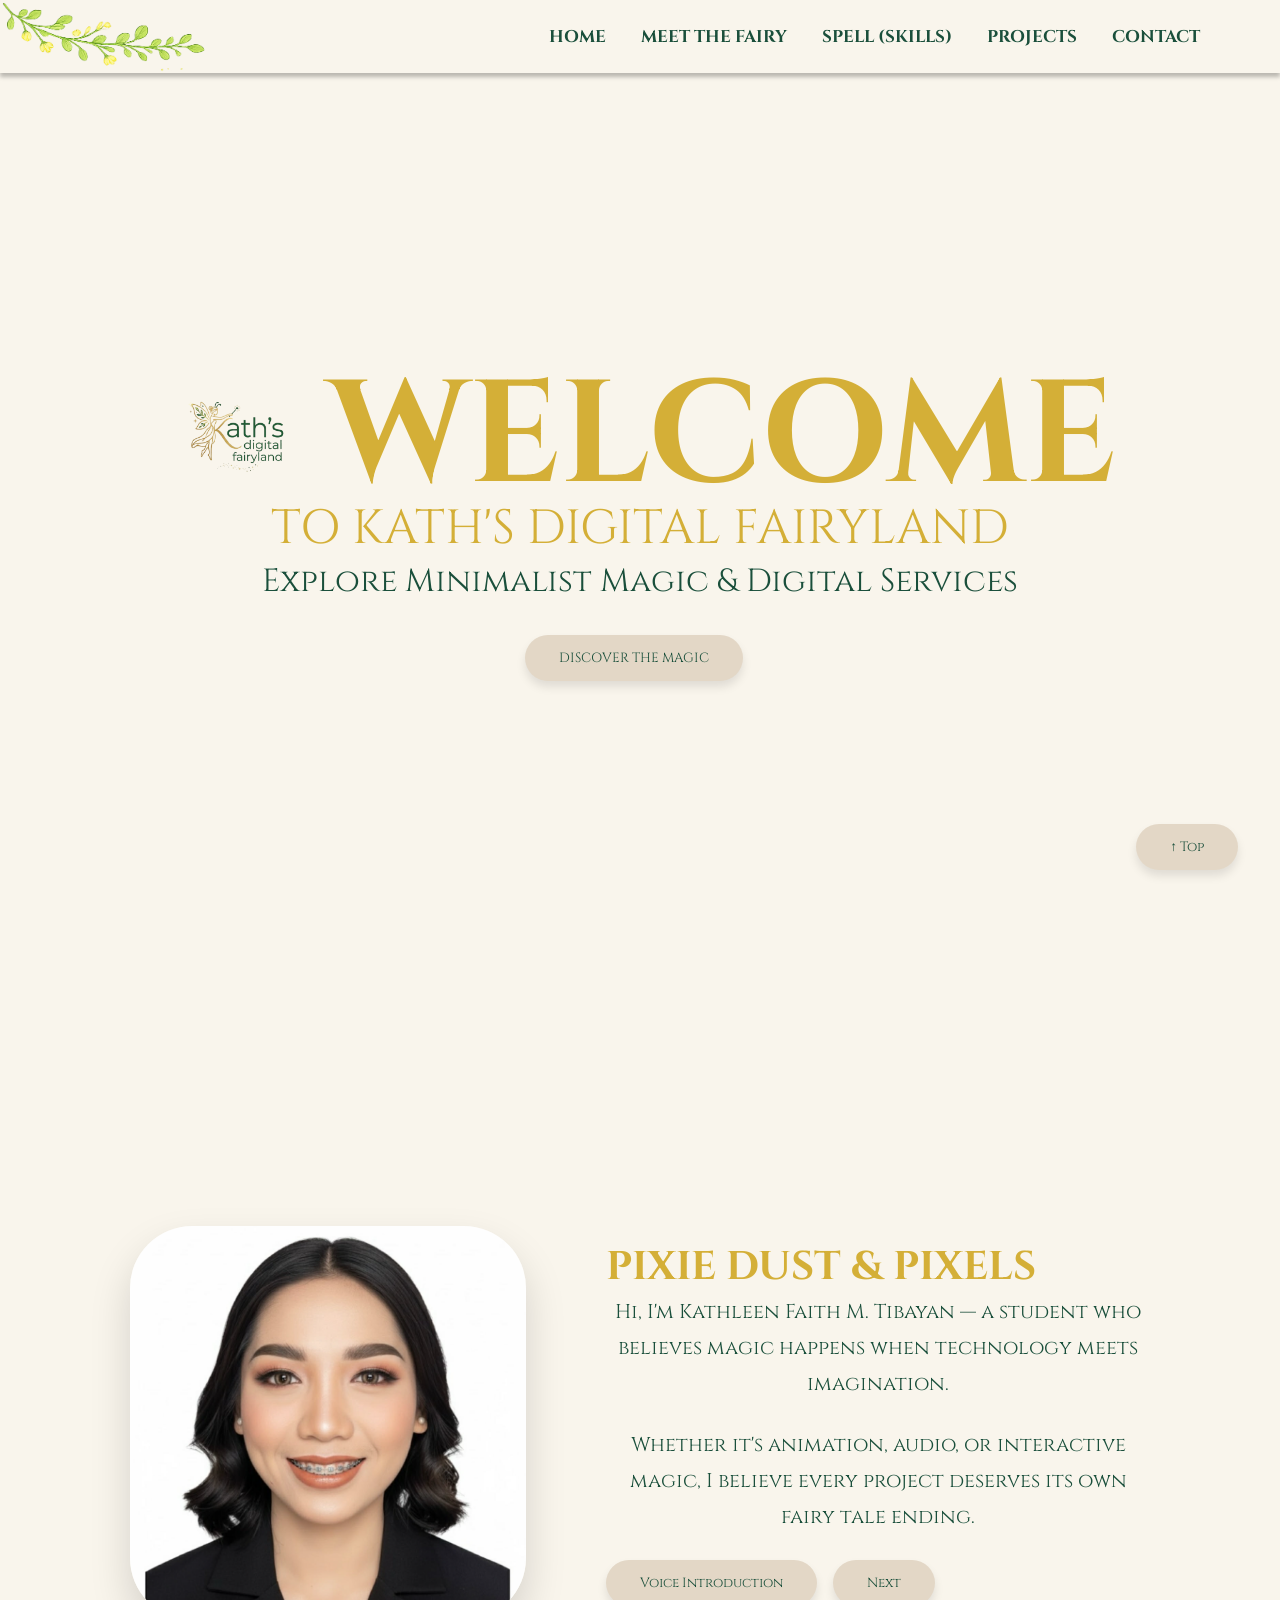
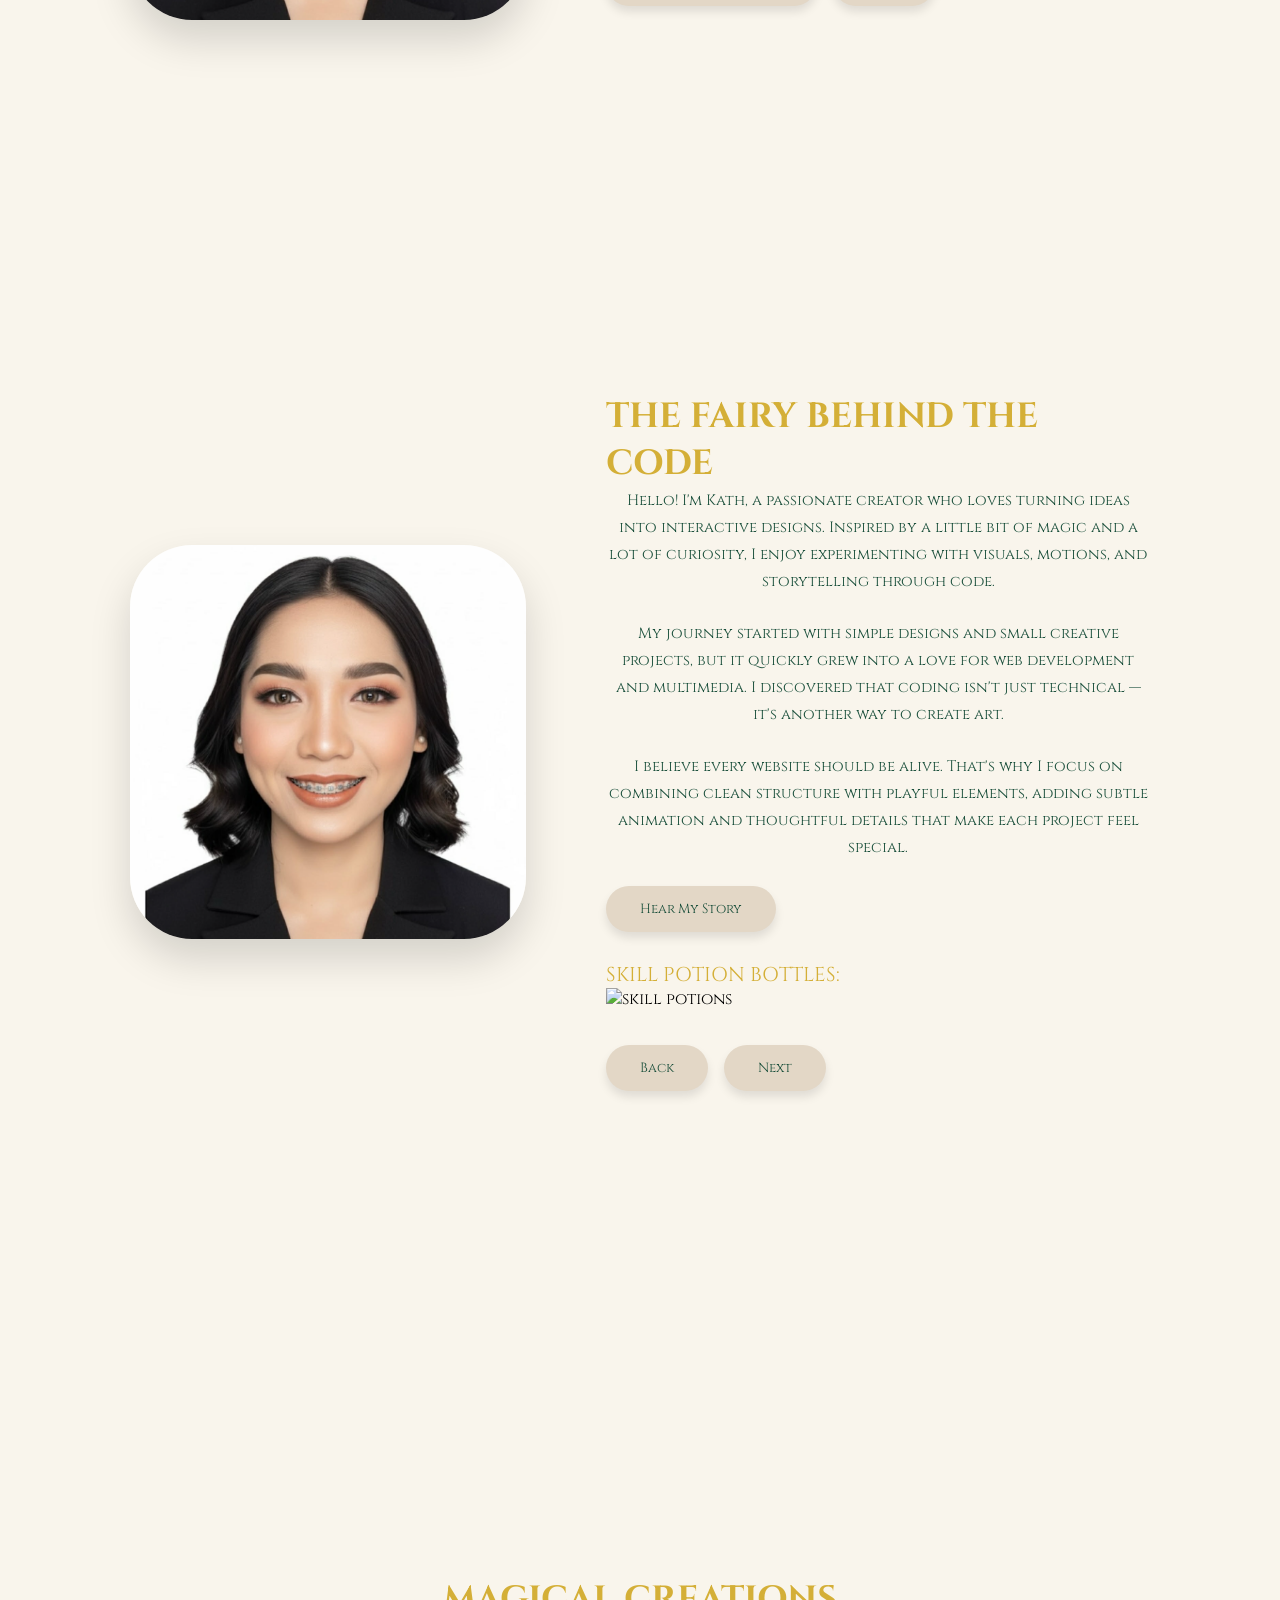
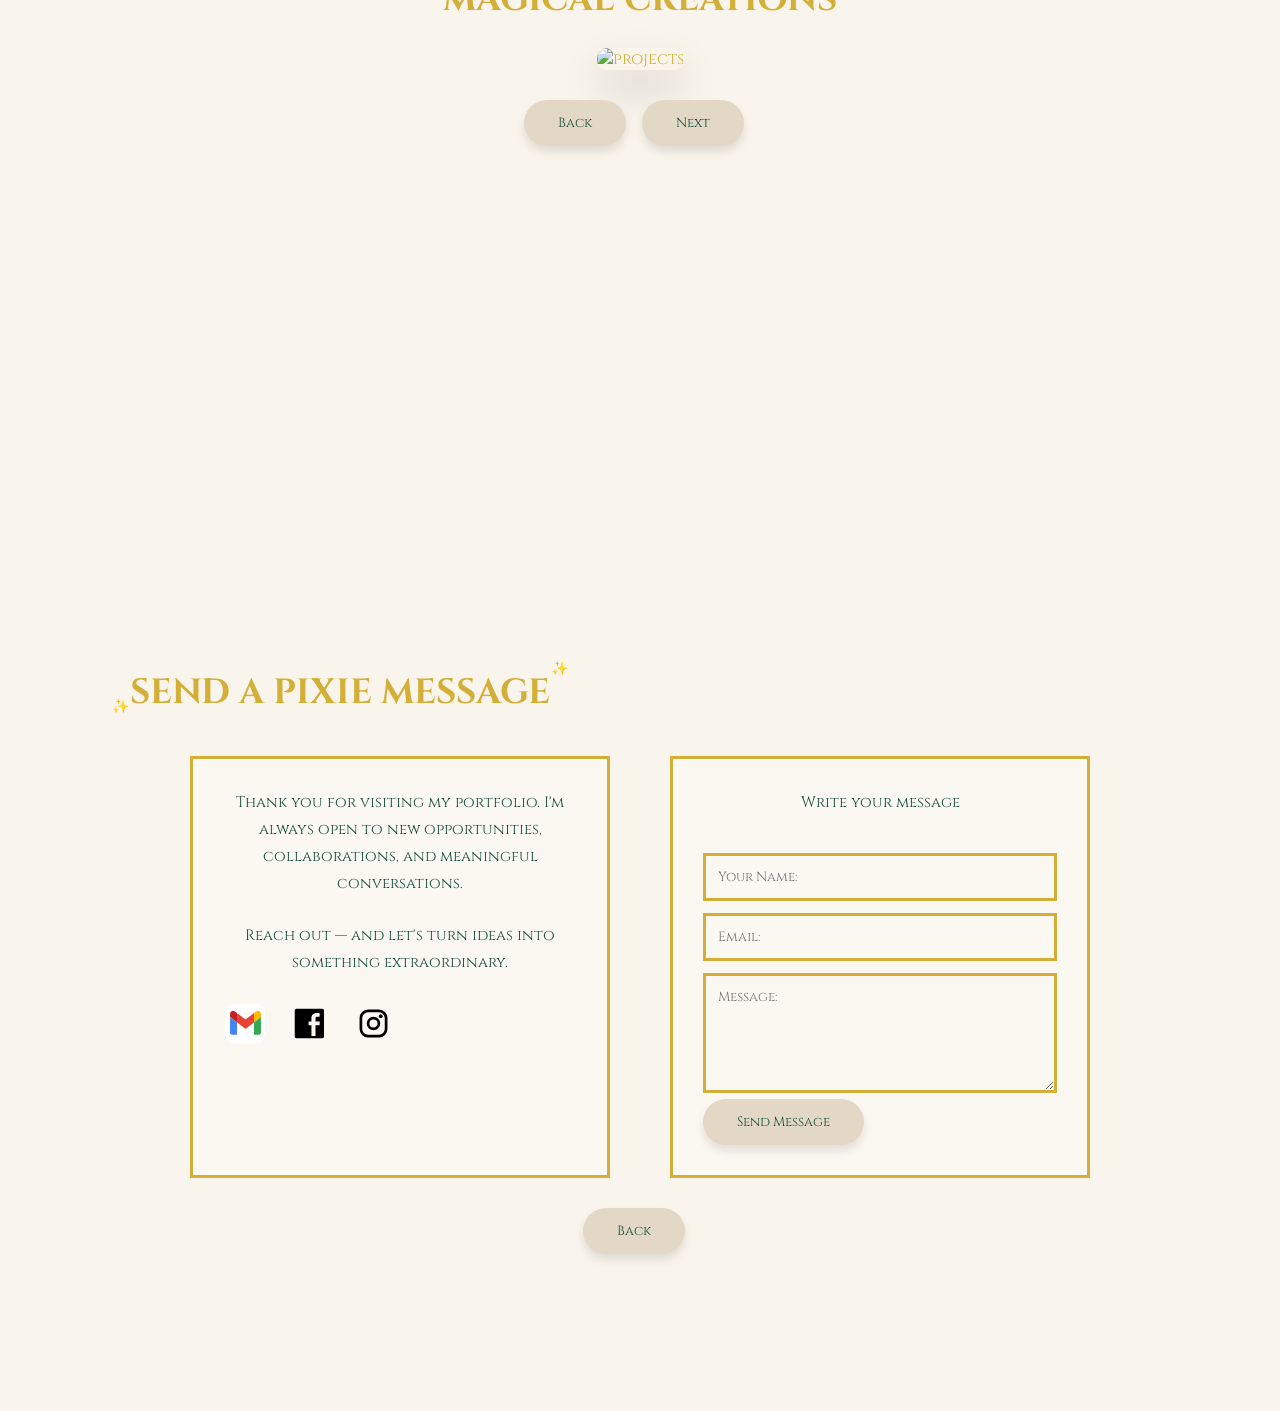
==== portfolio/index.html @ 1213ffd7 "Add files via upload" ====
<!doctype html>
<html lang="en">
  <head>
    <meta charset="UTF-8" />
    <meta name="viewport" content="width=device-width, initial-scale=1.0" />
    <title>Kath's Digital Fairyland</title>
    <link
      href="https://fonts.googleapis.com/css2?family=Cinzel:wght@400;600&display=swap"
      rel="stylesheet"
    />
    <link rel="stylesheet" href="index.css" />
  </head>
  <body>
    <nav>
      <a href="#home">HOME</a>
      <a href="#about">MEET THE FAIRY</a>
      <a href="#skills">SPELL (SKILLS)</a>
      <a href="#projects">PROJECTS</a>
      <a href="#contact">CONTACT</a>
      <img src="./assets/image/leaves.png" class="leaves" />
    </nav>

    <section id="home">
      <div class="container">
        <div class="two-col">
          <div class="hero-text">
            <h1>
              <img
                src="./assets/image/logoremovedbg.png"
                alt="logo"
                class="hero-logo"
              />
              WELCOME
            </h1>
            <h2>TO KATH'S DIGITAL FAIRYLAND</h2>
            <p>Explore Minimalist Magic & Digital Services</p>
            <button
              class="btn"
              onclick="document.getElementById('about').scrollIntoView()"
            >
              DISCOVER THE MAGIC
            </button>
          </div>
        </div>
      </div>
    </section>

    <section id="about">
      <div class="container">
        <div class="two-col">
          <img
            src="./assets/image/formalpic.png"
            alt="formalpic"
            class="photo"
          />
          <div>
            <h1>PIXIE DUST & PIXELS</h1>
            <p>
              Hi, I'm Kathleen Faith M. Tibayan — a student who believes magic
              happens when technology meets imagination.
            </p>
            <p>
              Whether it's animation, audio, or interactive magic, I believe
              every project deserves its own fairy tale ending.
            </p>
            <audio id="introAudio">
              <source src="intro.mp3" type="audio/mpeg" />
            </audio>
            <button
              class="btn"
              onclick="document.getElementById('introAudio').play()"
            >
              Voice Introduction
            </button>
            <button
              class="btn"
              onclick="document.getElementById('skills').scrollIntoView()"
            >
              Next
            </button>
          </div>
        </div>
      </div>
    </section>

    <section id="skills">
      <div class="container">
        <div class="two-col">
          <img
            src="./assets/image/formalpic.png"
            alt="formalpic"
            class="photo"
          />
          <div>
            <h1>THE FAIRY BEHIND THE CODE</h1>
            <p>
              Hello! I'm Kath, a passionate creator who loves turning ideas into
              interactive designs. Inspired by a little bit of magic and a lot
              of curiosity, I enjoy experimenting with visuals, motions, and
              storytelling through code.
            </p>
            <p>
              My journey started with simple designs and small creative
              projects, but it quickly grew into a love for web development and
              multimedia. I discovered that coding isn't just technical — it's
              another way to create art.
            </p>
            <p>
              I believe every website should be alive. That's why I focus on
              combining clean structure with playful elements, adding subtle
              animation and thoughtful details that make each project feel
              special.
            </p>
            <button class="btn">Hear My Story</button>
            <div class="potions">
              <h2>SKILL POTION BOTTLES:</h2>
              <img src="potion bottles final.png" alt="skill potions" />
            </div>
            <button
              class="btn"
              onclick="document.getElementById('about').scrollIntoView()"
            >
              Back
            </button>
            <button
              class="btn"
              onclick="document.getElementById('projects').scrollIntoView()"
            >
              Next
            </button>
          </div>
        </div>
      </div>
    </section>

    <section id="projects">
      <div class="container">
        <div class="projects">
          <h1>MAGICAL CREATIONS</h1>
          <img src="potion bottles final.png" alt="projects" />
          <div style="margin-top: 30px">
            <button
              class="btn"
              onclick="document.getElementById('skills').scrollIntoView()"
            >
              Back
            </button>
            <button
              class="btn"
              onclick="document.getElementById('contact').scrollIntoView()"
            >
              Next
            </button>
          </div>
        </div>
      </div>
    </section>

    <section id="contact">
      <div class="container">
        <div style="width: 100%">
          <h1 class="contact-title">
            <span class="sparkle left">✨</span>
            SEND A PIXIE MESSAGE
            <span class="sparkle right">✨</span>
          </h1>
          <div class="contact-wrap">
            <div class="box">
              <p>
                Thank you for visiting my portfolio. I'm always open to new
                opportunities, collaborations, and meaningful conversations.
              </p>
              <p>
                Reach out — and let's turn ideas into something extraordinary.
              </p>
              <div class="icons">
                <a href="mailto:tibayankathleen15@gmail.com"
                  ><?xml version="1.0" encoding="utf-8"?><!-- Uploaded to: SVG Repo, www.svgrepo.com, Generator: SVG Repo Mixer Tools -->
                  <svg
                    width="45px"
                    height="45px"
                    viewBox="0 0 32 32"
                    fill="none"
                    xmlns="http://www.w3.org/2000/svg"
                  >
                    <path
                      d="M2 11.9556C2 8.47078 2 6.7284 2.67818 5.39739C3.27473 4.22661 4.22661 3.27473 5.39739 2.67818C6.7284 2 8.47078 2 11.9556 2H20.0444C23.5292 2 25.2716 2 26.6026 2.67818C27.7734 3.27473 28.7253 4.22661 29.3218 5.39739C30 6.7284 30 8.47078 30 11.9556V20.0444C30 23.5292 30 25.2716 29.3218 26.6026C28.7253 27.7734 27.7734 28.7253 26.6026 29.3218C25.2716 30 23.5292 30 20.0444 30H11.9556C8.47078 30 6.7284 30 5.39739 29.3218C4.22661 28.7253 3.27473 27.7734 2.67818 26.6026C2 25.2716 2 23.5292 2 20.0444V11.9556Z"
                      fill="white"
                    />
                    <path
                      d="M22.0515 8.52295L16.0644 13.1954L9.94043 8.52295V8.52421L9.94783 8.53053V15.0732L15.9954 19.8466L22.0515 15.2575V8.52295Z"
                      fill="#EA4335"
                    />
                    <path
                      d="M23.6231 7.38639L22.0508 8.52292V15.2575L26.9983 11.459V9.17074C26.9983 9.17074 26.3978 5.90258 23.6231 7.38639Z"
                      fill="#FBBC05"
                    />
                    <path
                      d="M22.0508 15.2575V23.9924H25.8428C25.8428 23.9924 26.9219 23.8813 26.9995 22.6513V11.459L22.0508 15.2575Z"
                      fill="#34A853"
                    />
                    <path
                      d="M9.94811 24.0001V15.0732L9.94043 15.0669L9.94811 24.0001Z"
                      fill="#C5221F"
                    />
                    <path
                      d="M9.94014 8.52404L8.37646 7.39382C5.60179 5.91001 5 9.17692 5 9.17692V11.4651L9.94014 15.0667V8.52404Z"
                      fill="#C5221F"
                    />
                    <path
                      d="M9.94043 8.52441V15.0671L9.94811 15.0734V8.53073L9.94043 8.52441Z"
                      fill="#C5221F"
                    />
                    <path
                      d="M5 11.4668V22.6591C5.07646 23.8904 6.15673 24.0003 6.15673 24.0003H9.94877L9.94014 15.0671L5 11.4668Z"
                      fill="#4285F4"
                    /></svg
                ></a>
                <a href="https://www.facebook.com/kathleenfaith.tibayan/"
                  ><?xml version="1.0" encoding="utf-8"?>
                  <!-- Uploaded to: SVG Repo, www.svgrepo.com, Generator: SVG Repo Mixer Tools -->
                  <svg
                    fill="#000000"
                    width="45px"
                    height="45px"
                    viewBox="-5.5 0 32 32"
                    version="1.1"
                    xmlns="http://www.w3.org/2000/svg"
                  >
                    <title>facebook</title>
                    <path
                      d="M1.188 5.594h18.438c0.625 0 1.188 0.563 1.188 1.188v18.438c0 0.625-0.563 1.188-1.188 1.188h-18.438c-0.625 0-1.188-0.563-1.188-1.188v-18.438c0-0.625 0.563-1.188 1.188-1.188zM14.781 17.281h2.875l0.125-2.75h-3v-2.031c0-0.781 0.156-1.219 1.156-1.219h1.75l0.063-2.563s-0.781-0.125-1.906-0.125c-2.75 0-3.969 1.719-3.969 3.563v2.375h-2.031v2.75h2.031v7.625h2.906v-7.625z"
                    ></path></svg
                ></a>
                <a href="https://www.instagram.com/kathleenieee"
                  ><?xml version="1.0" encoding="utf-8"?><!-- Uploaded to: SVG Repo, www.svgrepo.com, Generator: SVG Repo Mixer Tools -->
                  <svg
                    width="45px"
                    height="45px"
                    viewBox="0 -0.5 25 25"
                    fill="none"
                    xmlns="http://www.w3.org/2000/svg"
                  >
                    <path
                      fill-rule="evenodd"
                      clip-rule="evenodd"
                      d="M15.5 5H9.5C7.29086 5 5.5 6.79086 5.5 9V15C5.5 17.2091 7.29086 19 9.5 19H15.5C17.7091 19 19.5 17.2091 19.5 15V9C19.5 6.79086 17.7091 5 15.5 5Z"
                      stroke="#000000"
                      stroke-width="1.5"
                      stroke-linecap="round"
                      stroke-linejoin="round"
                    />
                    <path
                      fill-rule="evenodd"
                      clip-rule="evenodd"
                      d="M12.5 15C10.8431 15 9.5 13.6569 9.5 12C9.5 10.3431 10.8431 9 12.5 9C14.1569 9 15.5 10.3431 15.5 12C15.5 12.7956 15.1839 13.5587 14.6213 14.1213C14.0587 14.6839 13.2956 15 12.5 15Z"
                      stroke="#000000"
                      stroke-width="1.5"
                      stroke-linecap="round"
                      stroke-linejoin="round"
                    />
                    <rect
                      x="15.5"
                      y="9"
                      width="2"
                      height="2"
                      rx="1"
                      transform="rotate(-90 15.5 9)"
                      fill="#000000"
                    />
                    <rect
                      x="16"
                      y="8.5"
                      width="1"
                      height="1"
                      rx="0.5"
                      transform="rotate(-90 16 8.5)"
                      stroke="#000000"
                      stroke-linecap="round"
                    /></svg
                ></a>
              </div>
            </div>
            <div class="box">
              <p style="color: #1a4f3b">Write your message</p>
              <input placeholder="Your Name:" />
              <input placeholder="Email:" />
              <textarea placeholder="Message:" rows="5"></textarea>
              <button class="btn">Send Message</button>
            </div>
          </div>
          <div style="margin-top: 30px; text-align: center">
            <button
              class="btn"
              onclick="document.getElementById('projects').scrollIntoView()"
            >
              Back
            </button>
          </div>
        </div>
      </div>
      <button
        class="btn top-btn"
        onclick="window.scrollTo({ top: 0, behavior: 'smooth' })"
      >
        ↑ Top
      </button>
    </section>
  </body>
</html>
---- portfolio/index.css ----
* {
  margin: 0;
  padding: 0;
  box-sizing: border-box;
  font-family: "Cinzel", serif;
}

html {
  scroll-behavior: smooth;
}

body {
  background: #f9f5ec;
  overflow-x: hidden;
}

/* NAV */
nav {
  position: sticky;
  top: 0;
  background: #f9f5ec;
  padding: 25px 80px;
  display: flex;
  justify-content: flex-end;
  align-items: center;
  z-index: 1000;
  box-shadow: 0px 4px 4px rgba(0, 0, 0, 0.25);
}

.leaves {
  position: absolute;
  left: 0;
  top: 0;
  width: 210px;
  pointer-events: none;
}

nav a {
  margin-left: 35px;
  text-decoration: none;
  color: #1a4f3b;
  font-size: 17px;
  font-weight: bold;
  position: relative;
  letter-spacing: 0px;
}

nav a:hover {
  color: #d4af37;
}

/* PIXIE DUST */
nav a:hover::after {
  content: "✨ ✦ ✧ ✨";
  color: #d4af37;
  position: absolute;
  bottom: -18px;
  left: 0;
  font-size: 10px;
  animation: pixie 0.6s ease;
}

@keyframes pixie {
  0% {
    opacity: 0;
    transform: translateY(-6px);
  }
  100% {
    opacity: 1;
    transform: translateY(0);
  }
}

.hero-logo {
  height: 1em;
  transform: translateY(-5px);
}

.hero-text h1 {
  font-size: 145px;
  color: #d4af37;
  margin-bottom: 0px;
  letter-spacing: 0px;
  line-height: 0.8;
  text-align: center;
  justify-content: center;
}

/* ===== GLOBAL DEFAULT (safe base) ===== */
h1 {
  font-size: 60px;
}

h2 {
  color: #d4af37;
  font-size: 30px;
  margin-bottom: 5px;
  font-weight: lighter;
  line-height: 0.8;
  text-align: left;
}

p {
  color: #1a4f3b;
  font-size: 18px;
  line-height: 1.8;
  font-weight: lighter;
  text-align: center;
  margin-bottom: 25px;
}

/* ===== HOME SECTION ===== */
#home h1 {
  font-size: 145px;
  display: flex;
  align-items: center;
  justify-content: center;
  gap: 20px;
  line-height: 1;
}

#home h2 {
  font-size: 48px;
  text-align: center;
}

#home p {
  font-size: 32px;
  text-align: center;
}

/* ===== ABOUT SECTION ===== */
#about h1 {
  font-size: 40px;
  color: #d4af37;
}

#about p {
  font-size: 20px;
}

/* ===== SKILLS SECTION ===== */
#skills h1 {
  font-size: 35px;
  color: #d4af37;
}

#skills p {
  font-size: 15px;
}

#skills h2 {
  font-size: 20px;
}

/* ===== PROJECTS SECTION ===== */
#projects h1 {
  font-size: 35px;
  text-align: center;
}

/* ===== CONTACT SECTION ===== */
#contact h1 {
  font-size: 35px;
}

#contact p {
  font-size: 15px;
}
.contact-title {
  position: relative;
  display: inline-block;
}

.sparkle {
  position: absolute;
  font:
    14px Cinzel,
    serif;
  color: #d4af37;
  pointer-events: none;
}

.sparkle.left {
  bottom: 0;
  left: -18px;
}

.sparkle.right {
  top: -10px;
  right: -18px;
}

section {
  min-height: 100vh;
  padding: 120px 0;
  display: flex;
  justify-content: center;
  align-items: center;
  position: relative;
}

.container {
  width: 100%;
  max-width: 1200px;
  margin: auto;
  padding: 0 90px;
  box-sizing: border-box;
}

.blur {
  position: absolute;
  top: 59px;
  left: -15px;
  width: 600px;
  height: 600px;
  background:
    radial-gradient(circle at 30% 40%, #1a531a 0%, transparent 60%),
    radial-gradient(circle at 50% 50%, #448a66 0%, transparent 65%),
    radial-gradient(circle at 70% 60%, #8fbc8f 0%, transparent 70%);
  filter: blur(100px);
  opacity: 0.9;
}

.texture {
  position: absolute;
  right: -150px;
  bottom: -120px;
  width: 500px;
  height: 500px;
  background: conic-gradient(
    from 70deg,
    #638c63 0deg 200deg,
    transparent 200deg
  );
  filter: blur(60px);
}

.two-col {
  display: flex;
  justify-content: space-between;
  align-items: center;
  width: 100%;
  max-width: 1200px;
  gap: 80px;
}

#home .two-col {
  justify-content: center;
}

#home .hero-text {
  text-align: center;
  width: 100%;
}

.photo {
  width: 396px;
  border-radius: 62px;
  box-shadow: 0 20px 40px rgba(0, 0, 0, 0.15);
}

.btn {
  padding: 14px 34px;
  border: none;
  border-radius: 30px;
  background: #e3d7c6;
  color: #1a4f3b;
  cursor: pointer;
  margin-right: 12px;
  transition: 0.2s;
  box-shadow: 0 6px 10px rgba(0, 0, 0, 0.1);
}

.btn:hover {
  background: #d4af37;
  color: #1a4f3b;
}

.btn:active {
  transform: scale(0.9);
}

/* POTIONS */
.potions {
  margin: 35px 0;
}

.potions img {
  width: 560px;
  transition: 0.3s;
}

.potions img:hover {
  transform: scale(1.08);
}

/* PROJECTS */
.projects {
  text-align: center;
  color: #d4af37;
}

.projects img {
  width: 560px;
  margin-top: 25px;
  box-shadow: 0 20px 40px rgba(0, 0, 0, 0.15);
  border-radius: 10px;
}

/* CONTACT */
.contact-title {
  text-align: center;
  margin-bottom: 40px;
  color: #d4af37;
}

.contact-wrap {
  display: flex;
  justify-content: center;
  gap: 60px;
}

.box {
  width: 420px;
  border: 3px solid #d4af37;
  padding: 30px;
  background: rgba(255, 255, 255, 0.3);
  backdrop-filter: blur(5px);
}

input,
textarea {
  width: 100%;
  border: 3px solid #d4af37;
  padding: 12px;
  margin-top: 12px;
  background: transparent;
}

.icons {
  margin-top: 20px;
}

.icons a {
  margin-right: 15px;
  font-size: 24px;
  text-decoration: none;
}

.top-btn {
  position: fixed;
  bottom: 30px;
  right: 30px;
}
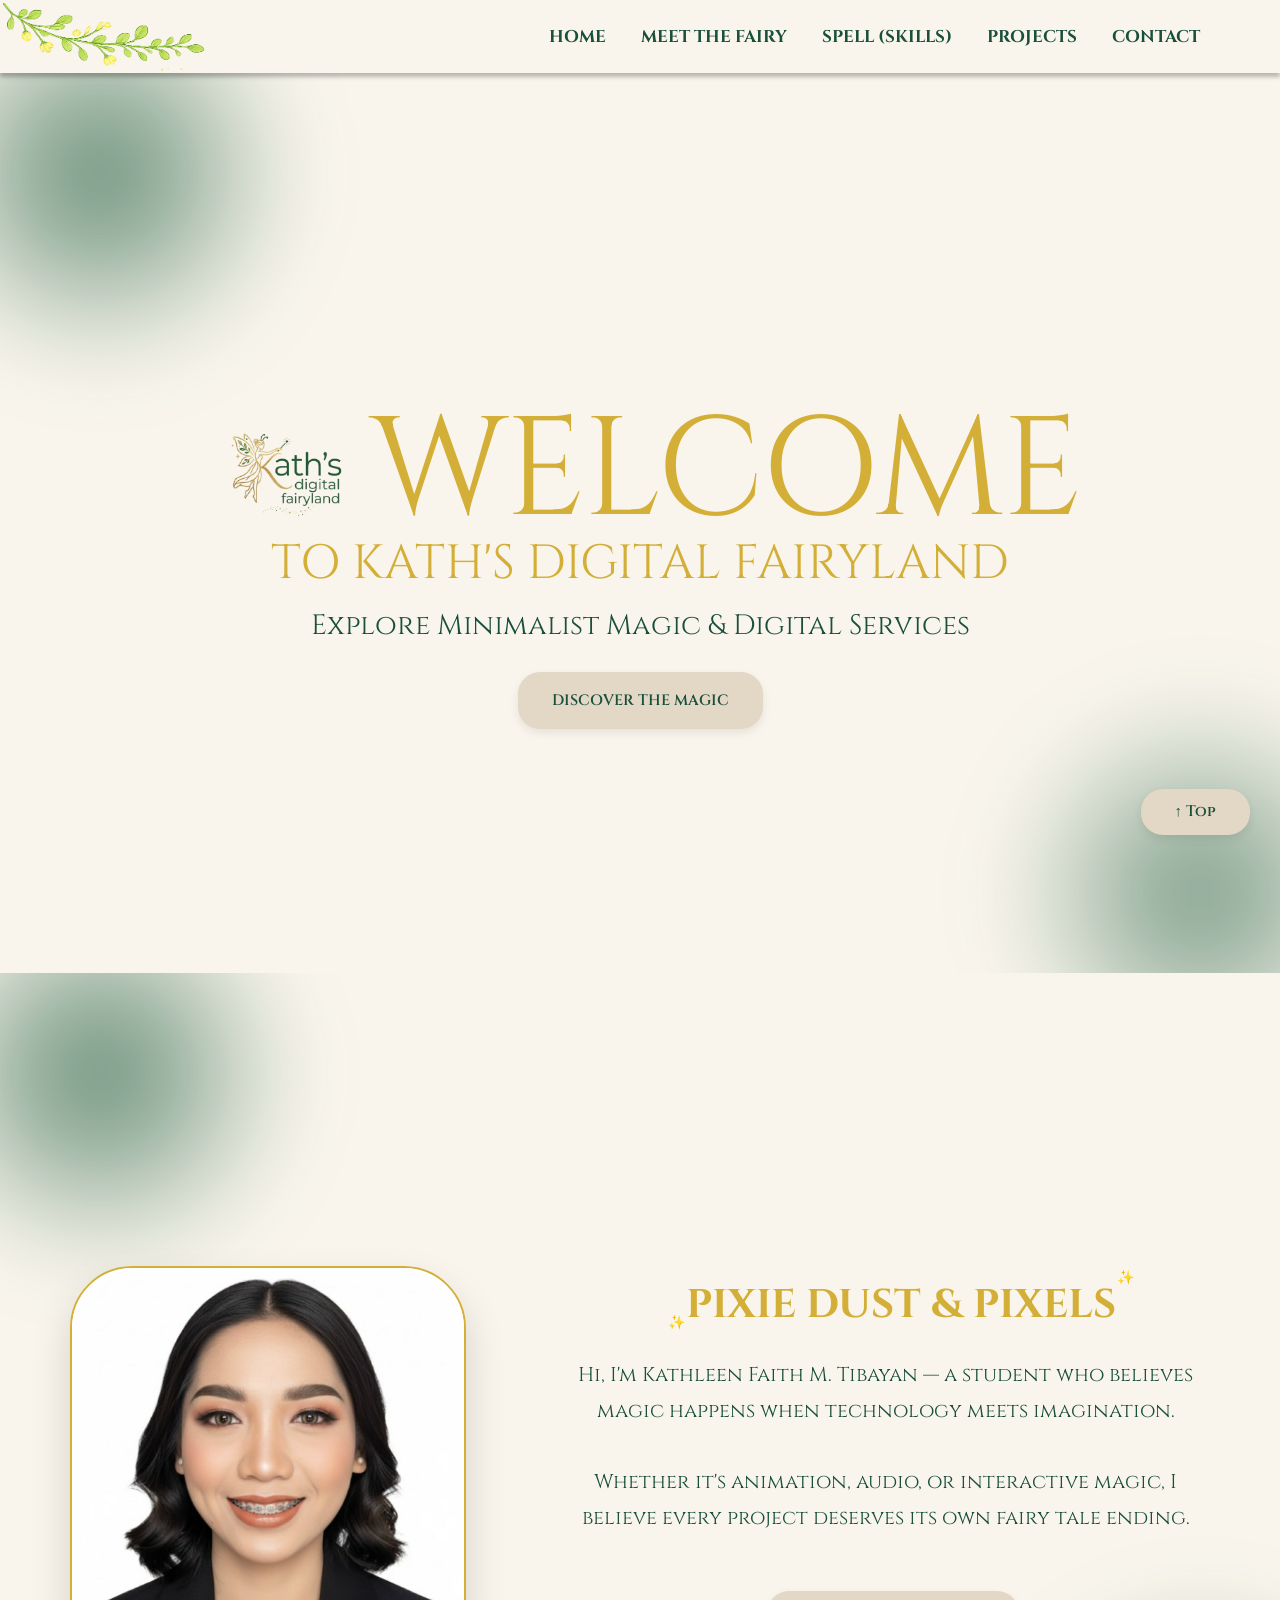
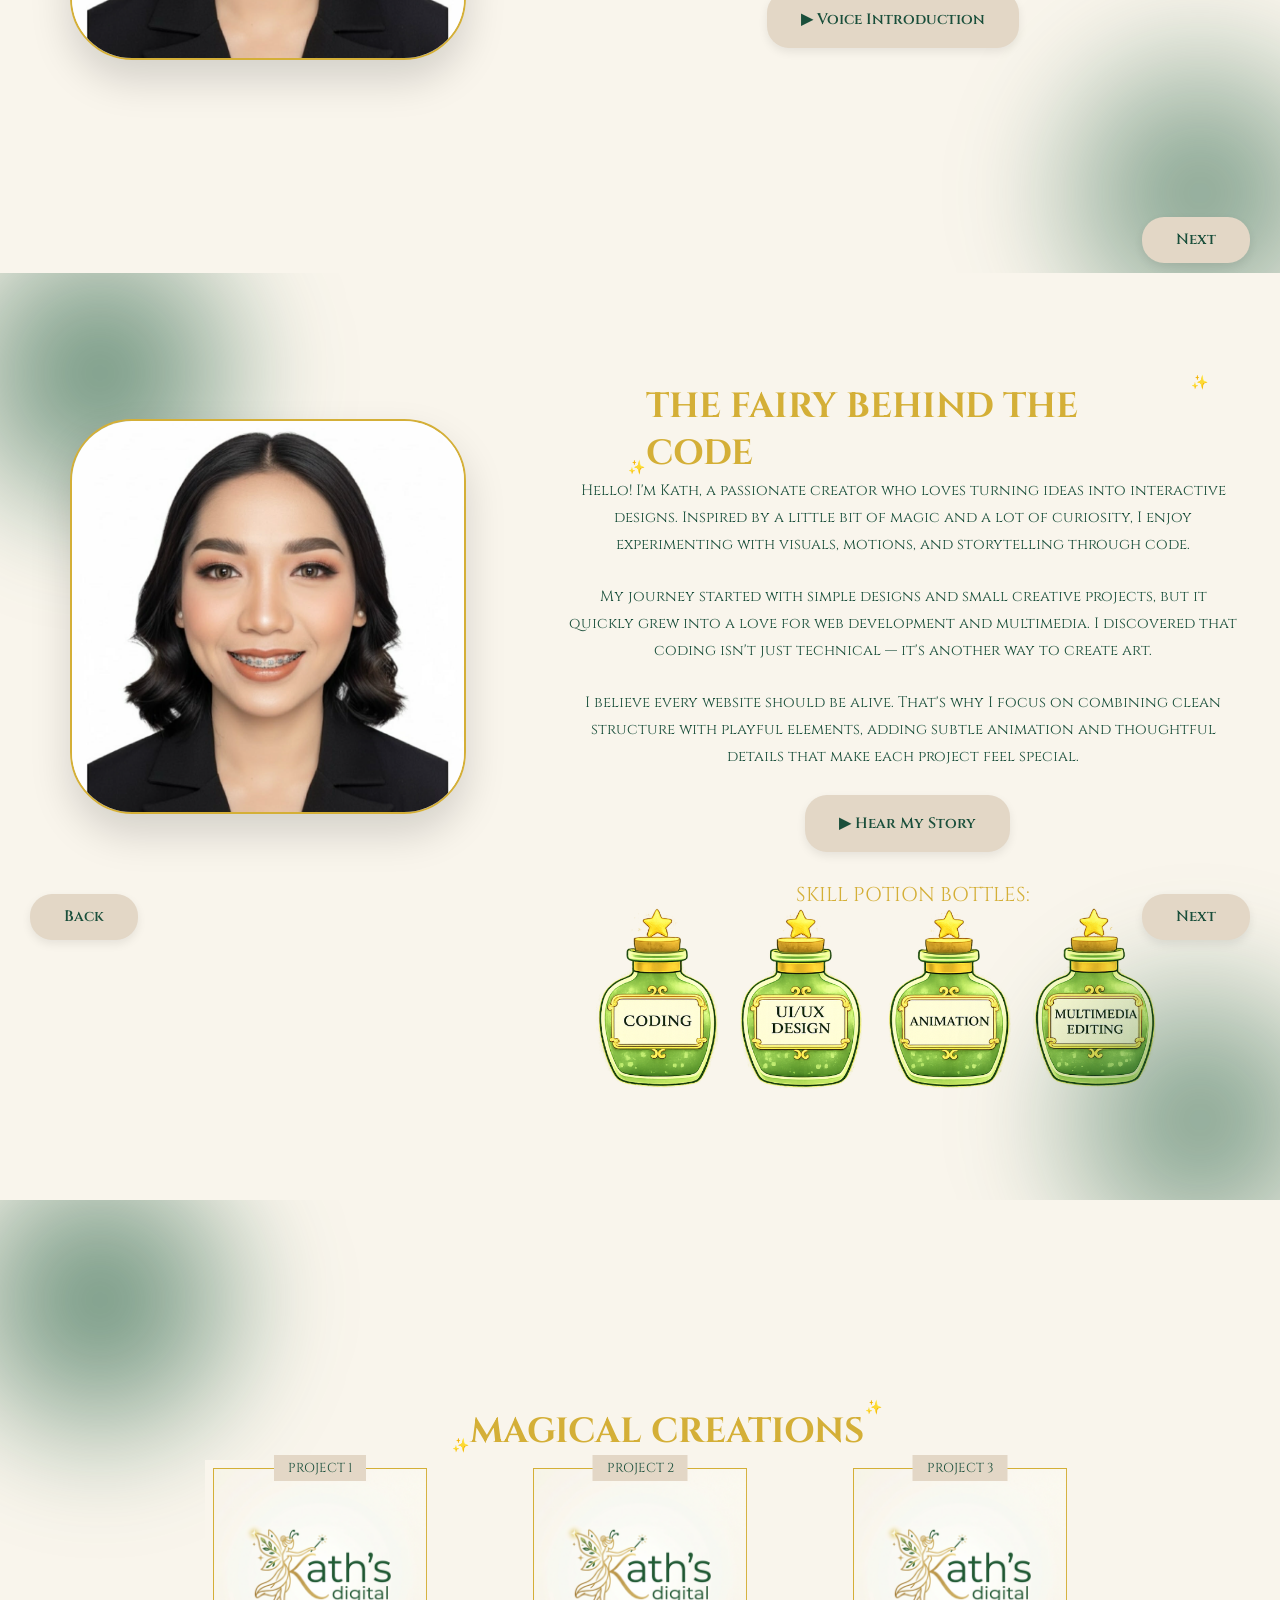
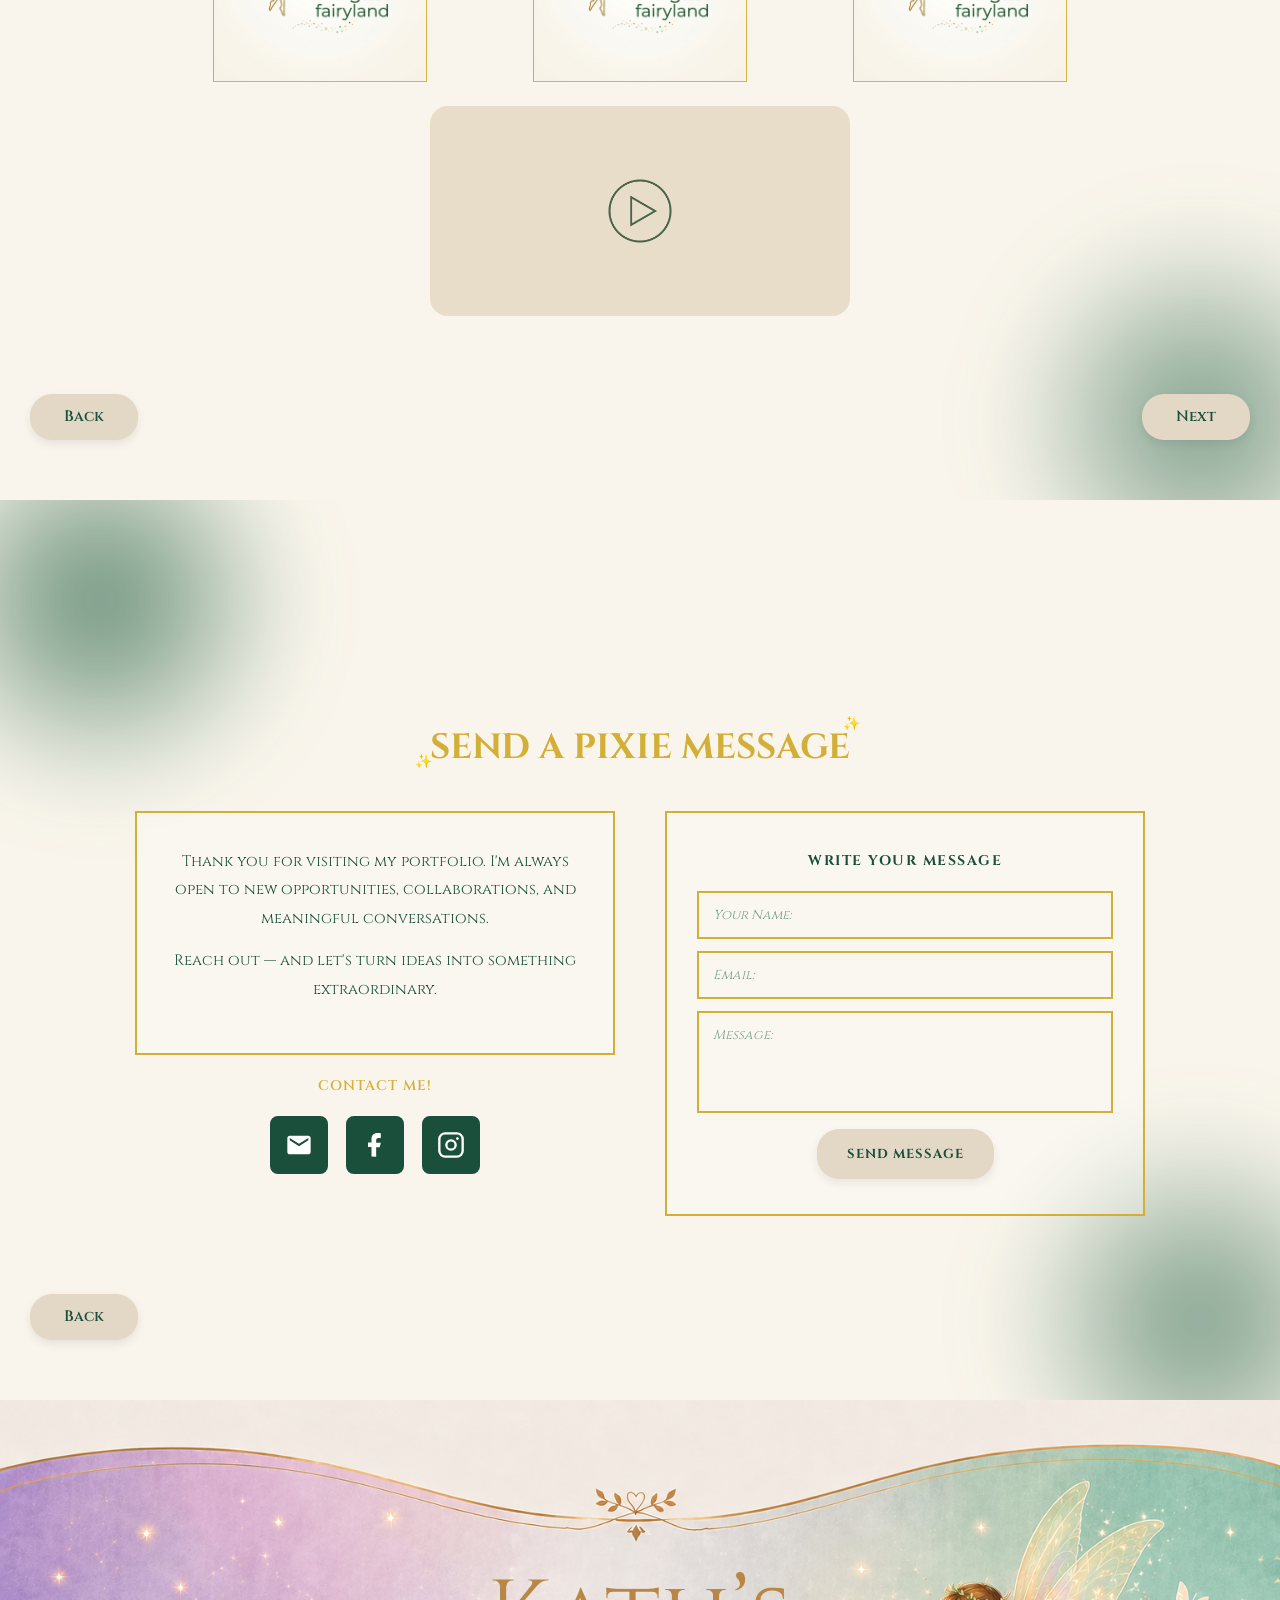
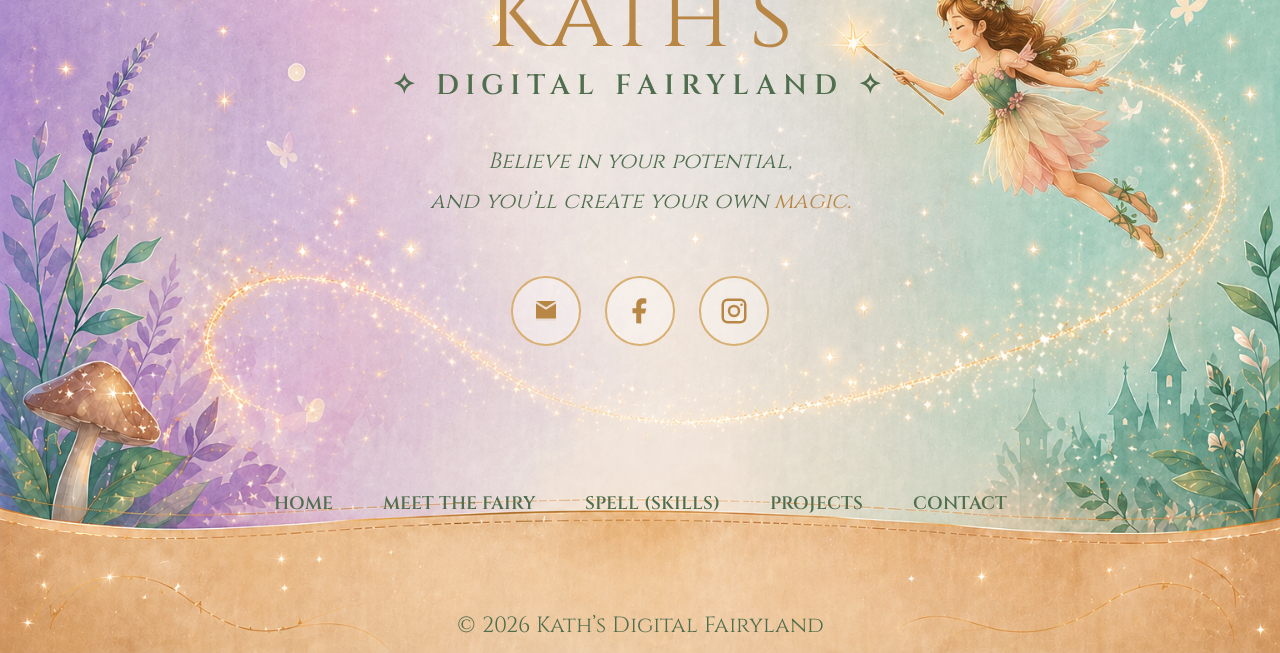
==== commit 9989e47b: "Add files via upload" ====
--- a/portfolio/index.html
+++ b/portfolio/index.html
@@ -1,5 +1,4 @@
 <!doctype html>
-<html lang="en">
   <head>
     <meta charset="UTF-8" />
     <meta name="viewport" content="width=device-width, initial-scale=1.0" />
@@ -21,6 +20,8 @@
     </nav>
 
     <section id="home">
+      <div class="bg-glow top-left"></div>
+      <div class="bg-glow bottom-right"></div>
       <div class="container">
         <div class="two-col">
           <div class="hero-text">
@@ -46,15 +47,21 @@
     </section>
 
     <section id="about">
+      <div class="bg-glow top-left"></div>
+      <div class="bg-glow bottom-right"></div>
       <div class="container">
         <div class="two-col">
           <img
             src="./assets/image/formalpic.png"
             alt="formalpic"
-            class="photo"
+            class="about-photo"
           />
           <div>
-            <h1>PIXIE DUST & PIXELS</h1>
+            <h1 class="pixie-title">
+              <span class="sparkle left">✨</span>
+              PIXIE DUST & PIXELS
+              <span class="sparkle right">✨</span>
+            </h1>
             <p>
               Hi, I'm Kathleen Faith M. Tibayan — a student who believes magic
               happens when technology meets imagination.
@@ -64,35 +71,45 @@
               every project deserves its own fairy tale ending.
             </p>
             <audio id="introAudio">
-              <source src="intro.mp3" type="audio/mpeg" />
-            </audio>
-            <button
-              class="btn"
-              onclick="document.getElementById('introAudio').play()"
-            >
-              Voice Introduction
-            </button>
-            <button
-              class="btn"
-              onclick="document.getElementById('skills').scrollIntoView()"
-            >
-              Next
-            </button>
+  <source src="./assets/audio/intro-audio.mp3" type="audio/mpeg">
+</audio>
+
+<div class="about-buttons">
+
+  <button
+    class="btn voice-btn"
+    id="voiceBtn"
+    onclick="toggleAudio()"
+  >
+    ▶ Voice Introduction
+  </button>
+
+</div>
           </div>
         </div>
       </div>
+      <div class="section-footer">
+        <span></span>
+        <button class="next-btn" onclick="document.getElementById('skills').scrollIntoView({behavior:'smooth'})">Next</button>
+      </div>
     </section>
 
     <section id="skills">
+      <div class="bg-glow top-left"></div>
+      <div class="bg-glow bottom-right"></div>
       <div class="container">
         <div class="two-col">
           <img
             src="./assets/image/formalpic.png"
             alt="formalpic"
-            class="photo"
+            class="skills-photo"
           />
           <div>
-            <h1>THE FAIRY BEHIND THE CODE</h1>
+            <h1 class="pixie-title">
+              <span class="sparkle left">✨</span>
+              THE FAIRY BEHIND THE CODE
+              <span class="sparkle right">✨</span>
+            </h1>
             <p>
               Hello! I'm Kath, a passionate creator who loves turning ideas into
               interactive designs. Inspired by a little bit of magic and a lot
@@ -111,52 +128,80 @@
               animation and thoughtful details that make each project feel
               special.
             </p>
-            <button class="btn">Hear My Story</button>
+            <audio id="storyAudio">
+  <source src="./assets/audio/story-audio.mp3" type="audio/mpeg">
+</audio>
+
+<button
+  class="btn story-btn"
+  id="storyBtn"
+  onclick="toggleStoryAudio()"
+>
+  ▶ Hear My Story
+</button>
+
             <div class="potions">
               <h2>SKILL POTION BOTTLES:</h2>
-              <img src="potion bottles final.png" alt="skill potions" />
+              <img src="./assets/image/potion.png">
             </div>
-            <button
-              class="btn"
-              onclick="document.getElementById('about').scrollIntoView()"
-            >
-              Back
-            </button>
-            <button
-              class="btn"
-              onclick="document.getElementById('projects').scrollIntoView()"
-            >
-              Next
-            </button>
           </div>
         </div>
       </div>
+      <div class="section-footer">
+        <button class="back-btn" onclick="document.getElementById('about').scrollIntoView({behavior:'smooth'})">Back</button>
+        <button class="next-btn" onclick="document.getElementById('projects').scrollIntoView({behavior:'smooth'})">Next</button>
+      </div>
     </section>
 
     <section id="projects">
+      <div class="bg-glow top-left"></div>
+      <div class="bg-glow bottom-right"></div>
       <div class="container">
         <div class="projects">
-          <h1>MAGICAL CREATIONS</h1>
-          <img src="potion bottles final.png" alt="projects" />
-          <div style="margin-top: 30px">
-            <button
-              class="btn"
-              onclick="document.getElementById('skills').scrollIntoView()"
-            >
-              Back
-            </button>
-            <button
-              class="btn"
-              onclick="document.getElementById('contact').scrollIntoView()"
-            >
-              Next
-            </button>
-          </div>
-        </div>
+          <h1 class="pixie-title">
+            <span class="sparkle left">✨</span>
+            MAGICAL CREATIONS
+            <span class="sparkle right">✨</span>
+          </h1>
+
+            <div class="projects-container">
+
+  <!-- 3 PROJECTS -->
+  <div class="project-grid">
+
+    <div class="project-card">
+      <span class="project-label">PROJECT 1</span>
+      <img src="./assets/image/project.png" alt="project">
+    </div>
+
+    <div class="project-card">
+      <span class="project-label">PROJECT 2</span>
+      <img src="./assets/image/project.png" alt="project">
+    </div>
+
+    <div class="project-card">
+      <span class="project-label">PROJECT 3</span>
+      <img src="./assets/image/project.png" alt="project">
+    </div>
+
+  </div>
+
+  <!-- VIDEO PROJECT -->
+  <div class="video-project">
+    <img src="./assets/image/vidproj.png" alt="video project">
+  </div>
+
+</div>
+      </div>
+      <div class="section-footer">
+        <button class="back-btn" onclick="document.getElementById('skills').scrollIntoView({behavior:'smooth'})">Back</button>
+        <button class="next-btn" onclick="document.getElementById('contact').scrollIntoView({behavior:'smooth'})">Next</button>
       </div>
     </section>
 
     <section id="contact">
+      <div class="bg-glow top-left"></div>
+      <div class="bg-glow bottom-right"></div>
       <div class="container">
         <div style="width: 100%">
           <h1 class="contact-title">
@@ -165,139 +210,54 @@
             <span class="sparkle right">✨</span>
           </h1>
           <div class="contact-wrap">
-            <div class="box">
-              <p>
-                Thank you for visiting my portfolio. I'm always open to new
-                opportunities, collaborations, and meaningful conversations.
-              </p>
-              <p>
-                Reach out — and let's turn ideas into something extraordinary.
-              </p>
+            <!-- LEFT COLUMN: Box + Social Icons below -->
+            <div class="contact-left-col">
+              <div class="box contact-info-box">
+                <p class="contact-intro">
+                  Thank you for visiting my portfolio. I'm always open to new
+                  opportunities, collaborations, and meaningful conversations.
+                </p>
+                <p class="contact-intro">
+                  Reach out — and let's turn ideas into something extraordinary.
+                </p>
+              </div>
+              <p class="contact-me-label">Contact me!</p>
               <div class="icons">
-                <a href="mailto:tibayankathleen15@gmail.com"
-                  ><?xml version="1.0" encoding="utf-8"?><!-- Uploaded to: SVG Repo, www.svgrepo.com, Generator: SVG Repo Mixer Tools -->
-                  <svg
-                    width="45px"
-                    height="45px"
-                    viewBox="0 0 32 32"
-                    fill="none"
-                    xmlns="http://www.w3.org/2000/svg"
-                  >
-                    <path
-                      d="M2 11.9556C2 8.47078 2 6.7284 2.67818 5.39739C3.27473 4.22661 4.22661 3.27473 5.39739 2.67818C6.7284 2 8.47078 2 11.9556 2H20.0444C23.5292 2 25.2716 2 26.6026 2.67818C27.7734 3.27473 28.7253 4.22661 29.3218 5.39739C30 6.7284 30 8.47078 30 11.9556V20.0444C30 23.5292 30 25.2716 29.3218 26.6026C28.7253 27.7734 27.7734 28.7253 26.6026 29.3218C25.2716 30 23.5292 30 20.0444 30H11.9556C8.47078 30 6.7284 30 5.39739 29.3218C4.22661 28.7253 3.27473 27.7734 2.67818 26.6026C2 25.2716 2 23.5292 2 20.0444V11.9556Z"
-                      fill="white"
-                    />
-                    <path
-                      d="M22.0515 8.52295L16.0644 13.1954L9.94043 8.52295V8.52421L9.94783 8.53053V15.0732L15.9954 19.8466L22.0515 15.2575V8.52295Z"
-                      fill="#EA4335"
-                    />
-                    <path
-                      d="M23.6231 7.38639L22.0508 8.52292V15.2575L26.9983 11.459V9.17074C26.9983 9.17074 26.3978 5.90258 23.6231 7.38639Z"
-                      fill="#FBBC05"
-                    />
-                    <path
-                      d="M22.0508 15.2575V23.9924H25.8428C25.8428 23.9924 26.9219 23.8813 26.9995 22.6513V11.459L22.0508 15.2575Z"
-                      fill="#34A853"
-                    />
-                    <path
-                      d="M9.94811 24.0001V15.0732L9.94043 15.0669L9.94811 24.0001Z"
-                      fill="#C5221F"
-                    />
-                    <path
-                      d="M9.94014 8.52404L8.37646 7.39382C5.60179 5.91001 5 9.17692 5 9.17692V11.4651L9.94014 15.0667V8.52404Z"
-                      fill="#C5221F"
-                    />
-                    <path
-                      d="M9.94043 8.52441V15.0671L9.94811 15.0734V8.53073L9.94043 8.52441Z"
-                      fill="#C5221F"
-                    />
-                    <path
-                      d="M5 11.4668V22.6591C5.07646 23.8904 6.15673 24.0003 6.15673 24.0003H9.94877L9.94014 15.0671L5 11.4668Z"
-                      fill="#4285F4"
-                    /></svg
-                ></a>
-                <a href="https://www.facebook.com/kathleenfaith.tibayan/"
-                  ><?xml version="1.0" encoding="utf-8"?>
-                  <!-- Uploaded to: SVG Repo, www.svgrepo.com, Generator: SVG Repo Mixer Tools -->
-                  <svg
-                    fill="#000000"
-                    width="45px"
-                    height="45px"
-                    viewBox="-5.5 0 32 32"
-                    version="1.1"
-                    xmlns="http://www.w3.org/2000/svg"
-                  >
-                    <title>facebook</title>
-                    <path
-                      d="M1.188 5.594h18.438c0.625 0 1.188 0.563 1.188 1.188v18.438c0 0.625-0.563 1.188-1.188 1.188h-18.438c-0.625 0-1.188-0.563-1.188-1.188v-18.438c0-0.625 0.563-1.188 1.188-1.188zM14.781 17.281h2.875l0.125-2.75h-3v-2.031c0-0.781 0.156-1.219 1.156-1.219h1.75l0.063-2.563s-0.781-0.125-1.906-0.125c-2.75 0-3.969 1.719-3.969 3.563v2.375h-2.031v2.75h2.031v7.625h2.906v-7.625z"
-                    ></path></svg
-                ></a>
-                <a href="https://www.instagram.com/kathleenieee"
-                  ><?xml version="1.0" encoding="utf-8"?><!-- Uploaded to: SVG Repo, www.svgrepo.com, Generator: SVG Repo Mixer Tools -->
-                  <svg
-                    width="45px"
-                    height="45px"
-                    viewBox="0 -0.5 25 25"
-                    fill="none"
-                    xmlns="http://www.w3.org/2000/svg"
-                  >
-                    <path
-                      fill-rule="evenodd"
-                      clip-rule="evenodd"
-                      d="M15.5 5H9.5C7.29086 5 5.5 6.79086 5.5 9V15C5.5 17.2091 7.29086 19 9.5 19H15.5C17.7091 19 19.5 17.2091 19.5 15V9C19.5 6.79086 17.7091 5 15.5 5Z"
-                      stroke="#000000"
-                      stroke-width="1.5"
-                      stroke-linecap="round"
-                      stroke-linejoin="round"
-                    />
-                    <path
-                      fill-rule="evenodd"
-                      clip-rule="evenodd"
-                      d="M12.5 15C10.8431 15 9.5 13.6569 9.5 12C9.5 10.3431 10.8431 9 12.5 9C14.1569 9 15.5 10.3431 15.5 12C15.5 12.7956 15.1839 13.5587 14.6213 14.1213C14.0587 14.6839 13.2956 15 12.5 15Z"
-                      stroke="#000000"
-                      stroke-width="1.5"
-                      stroke-linecap="round"
-                      stroke-linejoin="round"
-                    />
-                    <rect
-                      x="15.5"
-                      y="9"
-                      width="2"
-                      height="2"
-                      rx="1"
-                      transform="rotate(-90 15.5 9)"
-                      fill="#000000"
-                    />
-                    <rect
-                      x="16"
-                      y="8.5"
-                      width="1"
-                      height="1"
-                      rx="0.5"
-                      transform="rotate(-90 16 8.5)"
-                      stroke="#000000"
-                      stroke-linecap="round"
-                    /></svg
-                ></a>
+                <!-- Gmail -->
+                <a href="mailto:tibayankathleen15@gmail.com" title="Gmail">
+                  <svg width="50px" height="50px" viewBox="0 0 24 24" fill="none" xmlns="http://www.w3.org/2000/svg">
+                    <path d="M20 4H4C2.9 4 2 4.9 2 6v12c0 1.1.9 2 2 2h16c1.1 0 2-.9 2-2V6c0-1.1-.9-2-2-2zm0 4l-8 5-8-5V6l8 5 8-5v2z" fill="white"/>
+                  </svg>
+                </a>
+                <!-- Facebook -->
+                <a href="https://www.facebook.com/kathleenfaith.tibayan/" title="Facebook">
+                  <svg width="50px" height="50px" viewBox="0 0 24 24" fill="none" xmlns="http://www.w3.org/2000/svg">
+                    <path d="M13 22v-8h3l1-4h-4V8c0-1 .4-2 2-2h2V2s-2-.2-3-.2c-3 0-5 2-5 5v3H6v4h3v8z" fill="white"/>
+                  </svg>
+                </a>
+                <!-- Instagram -->
+                <a href="https://www.instagram.com/kathleenieee" title="Instagram">
+                  <svg width="50px" height="50px" viewBox="0 0 24 24" fill="none" xmlns="http://www.w3.org/2000/svg">
+                    <rect x="2" y="2" width="20" height="20" rx="5" ry="5" stroke="white" stroke-width="2" fill="none"/>
+                    <circle cx="12" cy="12" r="4" stroke="white" stroke-width="2" fill="none"/>
+                    <circle cx="17.5" cy="6.5" r="1.2" fill="white"/>
+                  </svg>
+                </a>
               </div>
             </div>
-            <div class="box">
-              <p style="color: #1a4f3b">Write your message</p>
+
+            <!-- RIGHT BOX: Contact Form -->
+            <div class="box contact-form-box">
+              <p class="write-msg-label">Write Your Message</p>
               <input placeholder="Your Name:" />
               <input placeholder="Email:" />
-              <textarea placeholder="Message:" rows="5"></textarea>
-              <button class="btn">Send Message</button>
+              <textarea placeholder="Message:" rows="4"></textarea>
+              <button class="send-btn">Send Message</button>
             </div>
           </div>
-          <div style="margin-top: 30px; text-align: center">
-            <button
-              class="btn"
-              onclick="document.getElementById('projects').scrollIntoView()"
-            >
-              Back
-            </button>
-          </div>
-        </div>
+      </div>
+      <div class="section-footer">
+        <button class="back-btn" onclick="document.getElementById('projects').scrollIntoView({behavior:'smooth'})">Back</button>
       </div>
       <button
         class="btn top-btn"
@@ -306,5 +266,128 @@
         ↑ Top
       </button>
     </section>
+
+    
+   <footer class="fairy-footer">
+
+  <!-- BACKGROUND IMAGE -->
+  <img
+    src="./assets/image/fairyfooter.png"
+    alt="Fairy Footer Background"
+    class="footer-bg"
+  />
+
+  <!-- OVERLAY CONTENT -->
+  <div class="footer-content">
+
+    <h1 class="footer-logo">Kath’s</h1>
+
+    <h2 class="footer-title">
+      ✧ DIGITAL FAIRYLAND ✧
+    </h2>
+
+    <p class="footer-quote">
+      Believe in your potential,<br>
+      and you’ll create your own <span>magic.</span>
+    </p>
+
+    <!-- SOCIALS -->
+    <div class="footer-socials">
+
+      <a href="mailto:tibayankathleen15@gmail.com">
+        <svg viewBox="0 0 24 24" fill="currentColor">
+          <path d="M4 4h16v16H4z" opacity=".1"/>
+          <path d="M20 6l-8 5-8-5v12h16V6zm-8 3L4 4h16l-8 5z"/>
+        </svg>
+      </a>
+
+      <a href="https://www.facebook.com/kathleenfaith.tibayan/">
+        <svg viewBox="0 0 24 24" fill="currentColor">
+          <path d="M13 22v-8h3l1-4h-4V8c0-1 .4-2 2-2h2V2s-2-.2-3-.2c-3 0-5 2-5 5v3H6v4h3v8z"/>
+        </svg>
+      </a>
+
+      <a href="https://www.instagram.com/kathleenieee">
+        <svg viewBox="0 0 24 24" fill="currentColor">
+          <path d="M7 2h10a5 5 0 015 5v10a5 5 0 01-5 5H7a5 5 0 01-5-5V7a5 5 0 015-5zm0 2a3 3 0 00-3 3v10a3 3 0 003 3h10a3 3 0 003-3V7a3 3 0 00-3-3H7zm5 3a5 5 0 110 10 5 5 0 010-10zm0 2a3 3 0 100 6 3 3 0 000-6zm6-3a1 1 0 110 2 1 1 0 010-2z"/>
+        </svg>
+      </a>
+
+    </div>
+
+    <!-- NAVIGATION -->
+    <div class="footer-nav">
+      <a href="#home">HOME</a>
+      <a href="#about">MEET THE FAIRY</a>
+      <a href="#skills">SPELL (SKILLS)</a>
+      <a href="#projects">PROJECTS</a>
+      <a href="#contact">CONTACT</a>
+    </div>
+
+    <!-- COPYRIGHT -->
+    <div class="footer-bottom">
+      <p>© 2026 Kath’s Digital Fairyland</p>
+      <span>Crafted with magic, creativity, and code. ✨</span>
+    </div>
+  </div>
+</footer>
+<script>
+
+const audio = document.getElementById("introAudio");
+const voiceBtn = document.getElementById("voiceBtn");
+
+function toggleAudio(){
+
+  if(audio.paused){
+
+    audio.play();
+
+    voiceBtn.innerHTML = "❚❚ Playing...";
+    voiceBtn.classList.add("playing");
+
+  }else{
+
+    audio.pause();
+    audio.currentTime = 0;
+
+    voiceBtn.innerHTML = "▶ Voice Introduction";
+    voiceBtn.classList.remove("playing");
+  }
+
+  audio.onended = function(){
+
+    voiceBtn.innerHTML = "▶ Voice Introduction";
+    voiceBtn.classList.remove("playing");
+  }
+}
+
+</script>
+
+<script>
+  const storyAudio = document.getElementById("storyAudio");
+  const storyBtn = document.getElementById("storyBtn");
+
+  function toggleStoryAudio() {
+
+    if (storyAudio.paused) {
+      storyAudio.play();
+
+      storyBtn.innerHTML = "❚❚ Playing Story...";
+      storyBtn.classList.add("playing");
+
+    } else {
+      storyAudio.pause();
+      storyAudio.currentTime = 0;
+
+      storyBtn.innerHTML = "▶ Hear My Story";
+      storyBtn.classList.remove("playing");
+    }
+  }
+
+  storyAudio.onended = function () {
+    storyBtn.innerHTML = "▶ Hear My Story";
+    storyBtn.classList.remove("playing");
+  };
+</script>
   </body>
-</html>
+</html>
--- a/portfolio/index.css
+++ b/portfolio/index.css
@@ -14,7 +14,7 @@
   overflow-x: hidden;
 }
 
-/* NAV */
+/* ===== NAVIGATION BAR ===== */
 nav {
   position: sticky;
   top: 0;
@@ -71,22 +71,7 @@
   }
 }
 
-.hero-logo {
-  height: 1em;
-  transform: translateY(-5px);
-}
-
-.hero-text h1 {
-  font-size: 145px;
-  color: #d4af37;
-  margin-bottom: 0px;
-  letter-spacing: 0px;
-  line-height: 0.8;
-  text-align: center;
-  justify-content: center;
-}
-
-/* ===== GLOBAL DEFAULT (safe base) ===== */
+/* ===== GLOBAL DEFAULT ===== */
 h1 {
   font-size: 60px;
 }
@@ -110,53 +95,419 @@
 }
 
 /* ===== HOME SECTION ===== */
-#home h1 {
-  font-size: 145px;
-  display: flex;
-  align-items: center;
-  justify-content: center;
-  gap: 20px;
-  line-height: 1;
-}
-
-#home h2 {
-  font-size: 48px;
-  text-align: center;
-}
-
-#home p {
-  font-size: 32px;
-  text-align: center;
+#home .hero-text{
+  width:100%;
+  text-align:center;
+  margin-top:30px;
+}
+
+.hero-logo{
+  width:170px;
+  position:relative;
+  top:-2px;
+}
+
+#home h1{
+  display:flex;
+  justify-content:center;
+  align-items:center;
+  font-size:140px;
+  line-height:.9;
+  color:#D4AF37;
+  font-weight:400;
+  letter-spacing:-2px;
+}
+
+#home h2{
+  font-size:48px;
+  color:#D4AF37;
+  text-align:center;
+  margin-top:-12px;
+  font-weight:400;
+}
+
+#home p{
+  font-size:28px;
+  color:#1A4F3B;
+  line-height:1.3;
+  margin-top:24px;
+  margin-bottom:28px;
+}
+
+/*Background glow*/
+.bg-glow {
+  position: absolute;
+  width: 400px;
+  height: 400px;
+  pointer-events: none;
+  filter: blur(40px);
+}
+
+/* TOP LEFT GLOW */
+.top-left {
+  top: -100px;
+  left: -100px;
+  background: radial-gradient(
+    circle,
+    rgba(34, 94, 65, 0.7) 0%,
+    rgba(34, 94, 65, 0) 70%
+  );
+}
+
+/* BOTTOM RIGHT GLOW */
+.bottom-right {
+  bottom: -120px;
+  right: -120px;
+  background: radial-gradient(
+    circle,
+    rgba(34, 94, 65, 0.6) 0%,
+    rgba(34, 94, 65, 0) 70%
+  );
+}
+
+/* BUTTON DISCOVER THE MAGIC */
+.btn{
+  border:none;
+  background:#E3D7C6;
+  color:#1A4F3B;
+  font-size:15px;
+  font-weight:600;
+  padding:18px 34px;
+  border-radius:22px;
+  cursor:pointer;
+  transition:.18s;
+  box-shadow:0 4px 10px rgba(0,0,0,0.08);
+}
+
+.btn:hover{
+  background:#D4AF37;
+}
+
+.btn:active{
+  transform:scale(.92);
 }
 
 /* ===== ABOUT SECTION ===== */
+#about .two-col{
+  align-items:center;
+  gap:70px;
+}
+
 #about h1 {
   font-size: 40px;
   color: #d4af37;
+  left: 130px;
+  top: 10px;
 }
 
 #about p {
   font-size: 20px;
+  margin-top: 35px;
+  margin-right: -25px;
+}
+
+.pixie-title {
+  position: relative;
+  display: inline-block;
+  color: #d4af37;
+}
+
+.pixie-title .sparkle {
+  position: absolute;
+  font-size: 14px;
+  color: #d4af37;
+  pointer-events: none;
+}
+
+/* LEFT sparkle */
+.pixie-title .sparkle.left {
+  left: -18px;
+  bottom: 0;
+}
+
+/* RIGHT sparkle */
+.pixie-title .sparkle.right {
+  right: -18px;
+  top: -10px;
+}
+
+/* IMAGE */
+.about-photo {
+  width: 396px;
+  border-radius: 62px;
+  position: relative;
+  left: -20px;
+  top: 20px;
+
+  /* IMAGE GOLD BORDER */
+  border: 2px solid #d4af37;
+  box-shadow: 0 20px 40px rgba(0, 0, 0, 0.15);
+  transition:
+    transform 0.3s ease,
+    box-shadow 0.3s ease;
+}
+
+/* IMAGE HOVER ZOOM */
+.about-photo:hover {
+  transform: scale(1.05);
+  box-shadow: 0 25px 50px rgba(0, 0, 0, 0.25);
+}
+
+/* VOICE INTRO BUTTON */
+#about .btn{
+  display:block;
+  margin:0 auto;
+  left: 20px;
+  bottom: -30px;
+}
+
+.button-group{
+  display:flex;
+  gap:16px;
+  margin-top:20px;
+  flex-wrap:wrap;
+}
+
+/* ABOUT BUTTONS ONLY */
+.about-buttons{
+  display:flex;
+  justify-content:center;
+  align-items:center;
+  gap:18px;
+  margin-top:25px;
+}
+
+/* VOICE BUTTON ONLY */
+.voice-btn{
+  transition:.3s ease;
+  position:relative;
+  overflow:hidden;
+}
+
+/* HOVER */
+.voice-btn:hover{
+  transform:translateY(-3px);
+  box-shadow:0 0 20px rgba(212,175,55,.4);
+}
+
+/* PLAYING STATE */
+.voice-btn.playing{
+  background:#d4af37;
+  color:#1A4F3B;
+
+  box-shadow:
+  0 0 12px rgba(212,175,55,.6),
+  0 0 25px rgba(212,175,55,.45);
 }
 
 /* ===== SKILLS SECTION ===== */
 #skills h1 {
   font-size: 35px;
   color: #d4af37;
+  margin-left: 80px;
+}
+
+.pixie-title .sparkle {
+  position: absolute;
+  font-size: 14px;
+  color: #d4af37;
+  pointer-events: none;
+}
+
+/* LEFT sparkle */
+.pixie-title .sparkle.left {
+  left: -18px;
+  bottom: 0;
+}
+
+/* RIGHT sparkle */
+.pixie-title .sparkle.right {
+  right: -18px;
+  top: -10px;
 }
 
 #skills p {
   font-size: 15px;
+  margin-right: -50px;
 }
 
 #skills h2 {
   font-size: 20px;
+  margin-left: 230px;
+}
+
+/* IMAGE */
+.skills-photo {
+  width: 396px;
+  border-radius: 62px;
+  position: relative;
+  left: -20px;
+  top: -140px;
+
+  /* IMAGE GOLD BORDER */
+  border: 2px solid #d4af37;
+  box-shadow: 0 20px 40px rgba(0, 0, 0, 0.15);
+  transition:
+    transform 0.3s ease,
+    box-shadow 0.3s ease;
+}
+
+/* IMAGE HOVER ZOOM */
+.skills-photo:hover:hover {
+  transform: scale(1.05);
+  box-shadow: 0 25px 50px rgba(0, 0, 0, 0.25);
+}
+
+/* STORY AUDIO BUTTON */
+.story-btn{
+  display:flex;
+  justify-content:center;
+  align-items:center;
+  margin:0 auto;
+  margin-right: 180px;
+  transition:.3s ease;
+}
+
+/* HOVER */
+.story-btn:hover{
+  transform:translateY(-3px);
+  box-shadow:0 0 20px rgba(212,175,55,.45);
+}
+
+/* PLAYING STATE */
+.story-btn.playing{
+  background:#D4AF37;
+  color:#1A4F3B;
+  box-shadow:0 0 25px rgba(212,175,55,.6);
+  transform:scale(1.03);
+}
+
+/* POTIONS */
+.potions {
+  margin: 35px 0;
+}
+
+.potions img {
+  width: 560px;
+  transition: 0.3s;
+  margin-left: 30px;
+}
+
+.potions img:hover {
+  transform: scale(1.08);
+}
+
+/*Background glow*/
+.bg-glow {
+  position: absolute;
+  width: 400px;
+  height: 400px;
+  pointer-events: none;
+  filter: blur(40px);
+}
+
+/* TOP LEFT GLOW */
+.top-left {
+  top: -100px;
+  left: -100px;
+  background: radial-gradient(
+    circle,
+    rgba(34, 94, 65, 0.7) 0%,
+    rgba(34, 94, 65, 0) 70%
+  );
+}
+
+/* BOTTOM RIGHT GLOW */
+.bottom-right {
+  bottom: -120px;
+  right: -120px;
+  background: radial-gradient(
+    circle,
+    rgba(34, 94, 65, 0.6) 0%,
+    rgba(34, 94, 65, 0) 70%
+  );
+}
+
+/* Skills section — buttons higher up, near bottle necks */
+#skills .section-footer {
+  bottom: 260px;
+}
+
+/* Projects section — buttons a little higher */
+#projects .section-footer {
+  bottom: 60px;
+}
+
+/* Contact section — back button a little higher */
+#contact .section-footer {
+  bottom: 60px;
 }
 
 /* ===== PROJECTS SECTION ===== */
 #projects h1 {
   font-size: 35px;
   text-align: center;
+  left: 380px;
+  margin-bottom: 40px;
+  margin-top: -10px;
+  color: #d4af37;
+}
+
+.projects-container {
+  display: flex;
+  flex-direction: column;
+  align-items: center;
+  gap: 55px;
+}
+
+/* 3 IMAGES */
+.project-grid {
+  display: flex;
+  justify-content: center;
+  gap: 90px;
+  flex-wrap: wrap;
+}
+
+.project-card {
+  position: relative;
+  width: 230px;
+}
+
+.project-label {
+  position: absolute;
+  top: -40px;
+  left: 50%;
+  transform: translateX(-50%);
+  background: #e3d7c6;
+  color: #1A4F3B;
+  padding: 4px 14px;
+  font-size: 13px;
+  z-index: 2;
+}
+
+.project-card img {
+  width: 100%;
+  padding: 8px;
+  margin-top: -35px;
+  background: #f9f5ec;
+  transition: 0.3s ease;
+}
+
+.project-card img:hover {
+  transform: scale(1.05);
+  box-shadow: 0 15px 25px rgba(0,0,0,0.15);
+}
+
+/* VIDEO PROJECT */
+.video-project img {
+  width: 420px;
+  border-radius: 18px;
+  margin-top: -45px;
+  transition: 0.3s ease;
+}
+
+.video-project img:hover {
+  transform: scale(1.03);
 }
 
 /* ===== CONTACT SECTION ===== */
@@ -164,45 +515,232 @@
   font-size: 35px;
 }
 
-#contact p {
-  font-size: 15px;
-}
 .contact-title {
   position: relative;
-  display: inline-block;
+  display: block;
+  text-align: center;
+  margin-bottom: 40px;
+  color: #d4af37;
 }
 
 .sparkle {
   position: absolute;
-  font:
-    14px Cinzel,
-    serif;
+  font: 14px Cinzel, serif;
   color: #d4af37;
   pointer-events: none;
 }
 
 .sparkle.left {
   bottom: 0;
-  left: -18px;
+  left: 325px;
 }
 
 .sparkle.right {
   top: -10px;
-  right: -18px;
-}
-
-section {
-  min-height: 100vh;
-  padding: 120px 0;
+  right: 330px;
+}
+
+/* CONTACT LAYOUT */
+.contact-wrap {
+  display: flex;
+  justify-content: center;
+  align-items: flex-start;
+  gap: 50px;
+}
+
+/* LEFT COLUMN wrapper (box + label + icons stacked below) */
+.contact-left-col {
+  display: flex;
+  flex-direction: column;
+  align-items: center;
+  width: 480px;
+}
+
+/* SHARED BOX */
+.box {
+  width: 100%;
+  border: 2px solid #d4af37;
+  padding: 35px 30px;
+  background: rgba(255, 255, 255, 0.25);
+  backdrop-filter: blur(5px);
+  display: flex;
+  flex-direction: column;
+  justify-content: center;
+}
+
+/* LEFT BOX — shrinks to fit text only */
+.contact-info-box {
+  width: 100%;
+}
+
+/* RIGHT BOX */
+.contact-form-box {
+  width: 480px;
+}
+
+/* Intro text inside left box */
+.contact-intro {
+  font-size: 15px;
+  color: #1a4f3b;
+  text-align: center;
+  line-height: 1.9;
+  margin-bottom: 14px;
+  font-style: normal;
+}
+
+/* "Contact me!" label */
+.contact-me-label {
+  text-align: center;
+  color: #d4af37;
+  font-size: 14px;
+  font-weight: 600;
+  letter-spacing: 1px;
+  margin-top: 18px;
+  margin-bottom: 6px;
+  text-transform: uppercase;
+}
+
+/* SOCIAL ICONS ROW */
+.icons {
+  display: flex;
+  justify-content: center;
+  gap: 18px;
+  margin-top: 12px;
+}
+
+.icons a {
   display: flex;
   justify-content: center;
   align-items: center;
-  position: relative;
+  width: 58px;
+  height: 58px;
+  background: #1a4f3b;
+  border-radius: 8px;
+  text-decoration: none;
+  transition: .25s ease;
+}
+
+.icons a:hover {
+  background: #d4af37;
+  transform: translateY(-4px) scale(1.07);
+  box-shadow: 0 8px 20px rgba(212,175,55,0.35);
+}
+
+.icons svg {
+  width: 28px;
+  height: 28px;
+}
+
+/* RIGHT BOX */
+.contact-form-box {
+  gap: 0;
+}
+
+/* "Write Your Message" heading */
+.write-msg-label {
+  text-align: center;
+  color: #1a4f3b;
+  font-size: 14px;
+  font-weight: 700;
+  letter-spacing: 1.5px;
+  text-transform: uppercase;
+  margin-bottom: 6px;
+}
+
+/* INPUTS & TEXTAREA */
+input,
+textarea {
+  width: 100%;
+  border: 2px solid #d4af37;
+  padding: 13px 14px;
+  margin-top: 12px;
+  background: transparent;
+  outline-color: #1a4f3b;
+  font-family: "Cinzel", serif;
+  font-size: 13px;
+  color: #1a4f3b;
+  resize: none;
+}
+
+input::placeholder,
+textarea::placeholder {
+  color: #7a9e8a;
+  font-style: italic;
+}
+
+/* SEND MESSAGE BUTTON */
+.send-btn {
+  border: none;
+  background: #e3d7c6;
+  color: #1a4f3b;
+  font-size: 13px;
+  font-weight: 700;
+  letter-spacing: 1px;
+  text-transform: uppercase;
+  margin-top: 16px;
+  padding: 16px 30px;
+  border-radius: 22px;
+  cursor: pointer;
+  transition: .18s;
+  box-shadow: 0 4px 10px rgba(0,0,0,0.08);
+  align-self: center;
+}
+
+.send-btn:hover {
+  background: #d4af37;
+  color: #1A4F3B;
+}
+
+.send-btn:active {
+  transform: scale(.92);
+}
+
+/*Background glow*/
+.bg-glow {
+  position: absolute;
+  width: 400px;
+  height: 400px;
+  pointer-events: none;
+  filter: blur(40px);
+}
+
+/* TOP LEFT GLOW */
+.top-left {
+  top: -100px;
+  left: -100px;
+  background: radial-gradient(
+    circle,
+    rgba(34, 94, 65, 0.7) 0%,
+    rgba(34, 94, 65, 0) 70%
+  );
+}
+
+/* BOTTOM RIGHT GLOW */
+.bottom-right {
+  bottom: -120px;
+  right: -120px;
+  background: radial-gradient(
+    circle,
+    rgba(34, 94, 65, 0.6) 0%,
+    rgba(34, 94, 65, 0) 70%
+  );
+}
+
+/* TO SEPARATE PAGES */
+section{
+  width:100%;
+  min-height:100vh;
+  position:relative;
+  display:flex;
+  justify-content:center;
+  align-items:center;
+  overflow:hidden;
+  padding:110px 0 70px;
 }
 
 .container {
   width: 100%;
-  max-width: 1200px;
+  max-width: 1280px;
   margin: auto;
   padding: 0 90px;
   box-sizing: border-box;
@@ -254,102 +792,282 @@
   width: 100%;
 }
 
-.photo {
-  width: 396px;
-  border-radius: 62px;
-  box-shadow: 0 20px 40px rgba(0, 0, 0, 0.15);
-}
-
-.btn {
-  padding: 14px 34px;
-  border: none;
-  border-radius: 30px;
-  background: #e3d7c6;
-  color: #1a4f3b;
-  cursor: pointer;
-  margin-right: 12px;
-  transition: 0.2s;
-  box-shadow: 0 6px 10px rgba(0, 0, 0, 0.1);
-}
-
-.btn:hover {
-  background: #d4af37;
-  color: #1a4f3b;
-}
-
-.btn:active {
-  transform: scale(0.9);
-}
-
-/* POTIONS */
-.potions {
-  margin: 35px 0;
-}
-
-.potions img {
-  width: 560px;
-  transition: 0.3s;
-}
-
-.potions img:hover {
-  transform: scale(1.08);
-}
-
-/* PROJECTS */
-.projects {
-  text-align: center;
-  color: #d4af37;
-}
-
-.projects img {
-  width: 560px;
-  margin-top: 25px;
-  box-shadow: 0 20px 40px rgba(0, 0, 0, 0.15);
-  border-radius: 10px;
-}
-
-/* CONTACT */
-.contact-title {
-  text-align: center;
-  margin-bottom: 40px;
-  color: #d4af37;
-}
-
-.contact-wrap {
-  display: flex;
-  justify-content: center;
-  gap: 60px;
-}
-
-.box {
-  width: 420px;
-  border: 3px solid #d4af37;
-  padding: 30px;
-  background: rgba(255, 255, 255, 0.3);
-  backdrop-filter: blur(5px);
-}
-
-input,
-textarea {
-  width: 100%;
-  border: 3px solid #d4af37;
-  padding: 12px;
-  margin-top: 12px;
-  background: transparent;
-}
-
-.icons {
-  margin-top: 20px;
-}
-
-.icons a {
-  margin-right: 15px;
-  font-size: 24px;
-  text-decoration: none;
-}
-
+/*Background glow*/
+.bg-glow {
+  position: absolute;
+  width: 400px;
+  height: 400px;
+  pointer-events: none;
+  filter: blur(40px);
+}
+
+/* ===== BACK TO TOP BUTTON ===== */
 .top-btn {
   position: fixed;
-  bottom: 30px;
+  bottom: 65px;
   right: 30px;
-}
+  line-height: 10px;
+}
+
+/* ===== SECTION FOOTER (Back + Next row) ===== */
+.section-footer {
+  position: absolute;
+  bottom: 10px;
+  left: 30px;
+  right: 30px;
+  display: flex;
+  justify-content: space-between;
+  align-items: center;
+}
+
+/* ===== NEXT BUTTON ===== */
+.next-btn{
+  border:none;
+  background:#E3D7C6;
+  color:#1A4F3B;
+  font-size:15px;
+  font-weight:600;
+  line-height: 10px;
+  position: static;
+  padding:18px 34px;
+  border-radius:22px;
+  cursor:pointer;
+  transition:.18s;
+  box-shadow:0 4px 10px rgba(0,0,0,0.08);
+}
+
+.next-btn:hover{
+  background:#D4AF37;
+}
+
+.next-btn:active{
+  transform:scale(.92);
+}
+
+/* ===== BACK BUTTON ===== */
+.back-btn{
+  border:none;
+  background:#E3D7C6;
+  color:#1A4F3B;
+  font-size:15px;
+  font-weight:600;
+  line-height: 10px;
+  position: static;
+  padding:18px 34px;
+  border-radius:22px;
+  cursor:pointer;
+  transition:.18s;
+  box-shadow:0 4px 10px rgba(0,0,0,0.08);
+}
+
+.back-btn:hover{
+  background:#D4AF37;
+}
+
+.back-btn:active{
+  transform:scale(.92);
+}
+
+/* ===== FOOTER ===== */
+.fairy-footer{
+  position: relative;
+  width: 100%;
+  overflow: hidden;
+  margin-top: 0px;
+}
+
+.footer-bg{
+  width: 100%;
+  display: block;
+}
+
+/* OVERLAY */
+.footer-content{
+  position: absolute;
+  inset: 0;
+
+  display: flex;
+  flex-direction: column;
+  align-items: center;
+
+  text-align: center;
+}
+
+/* LOGO */
+.footer-logo{
+  margin-top: 170px;
+  font-size: 95px;
+  font-weight: 400;
+  color: #b88746;
+
+  line-height: 1;
+}
+
+/* DIGITAL FAIRYLAND */
+.footer-title{
+  margin-top: 10px;
+  font-size: 28px;
+  letter-spacing: 7px;
+  color: #4f6e4e;
+  font-weight: 600;
+}
+
+/* QUOTE */
+.footer-quote{
+  margin-top: 40px;
+  font-size: 22px;
+  line-height: 1.8;
+  color: #4f6e4e;
+  font-style: italic;
+}
+
+.footer-quote span{
+  color: #b88746;
+}
+
+/* SOCIALS */
+.footer-socials{
+  display: flex;
+  gap: 24px;
+  margin-top: 30px;
+}
+
+.footer-socials a{
+  width: 70px;
+  height: 70px;
+
+  border-radius: 50%;
+  border: 2px solid #d8b071;
+
+  display: flex;
+  justify-content: center;
+  align-items: center;
+
+  color: #b88746;
+  background: rgba(255,255,255,.35);
+
+  transition: .3s;
+}
+
+.footer-socials a:hover{
+  transform: translateY(-8px) scale(1.08);
+  background: rgba(255,255,255,.55);
+  box-shadow: 0 10px 25px rgba(0,0,0,.12);
+}
+
+.footer-socials svg{
+  width: 30px;
+  height: 30px;
+}
+
+/* NAV */
+.footer-nav{
+  display: flex;
+  gap: 50px;
+
+  margin-top: 145px;
+}
+
+.footer-nav a{
+  text-decoration: none;
+  color: #4f6e4e;
+  font-size: 18px;
+  font-weight: 600;
+
+  transition: .3s;
+}
+
+.footer-nav a:hover{
+  color: #b88746;
+}
+
+/* COPYRIGHT */
+.footer-bottom{
+  margin-top: 90px;
+}
+
+.footer-bottom p{
+  margin-bottom: 8px;
+  color: #4f6e4e;
+  font-size: 22px;
+}
+
+.footer-bottom span{
+  color: #6c6c6c;
+  font-size: 20px;
+  font-style: italic;
+}
+
+/* ===== RESPONSIVE ===== */
+
+@media(max-width:1200px){
+
+  .footer-logo{
+    font-size: 70px;
+    margin-top: 120px;
+  }
+
+  .footer-title{
+    font-size: 20px;
+  }
+
+  .footer-quote{
+    font-size: 18px;
+  }
+
+  .footer-nav{
+    gap: 20px;
+    flex-wrap: wrap;
+    justify-content: center;
+    margin-top: 80px;
+  }
+
+  .footer-bottom{
+    margin-top: 40px;
+  }
+}
+
+@media(max-width:768px){
+
+  .footer-logo{
+    font-size: 50px;
+    margin-top: 70px;
+  }
+
+  .footer-title{
+    font-size: 16px;
+    letter-spacing: 4px;
+  }
+
+  .footer-quote{
+    font-size: 15px;
+    margin-top: 20px;
+  }
+
+  .footer-socials a{
+    width: 50px;
+    height: 50px;
+  }
+
+  .footer-socials svg{
+    width: 20px;
+    height: 20px;
+  }
+
+  .footer-nav{
+    gap: 14px;
+    margin-top: 50px;
+  }
+
+  .footer-nav a{
+    font-size: 12px;
+  }
+
+  .footer-bottom p{
+    font-size: 14px;
+  }
+
+  .footer-bottom span{
+    font-size: 12px;
+  }
+}
